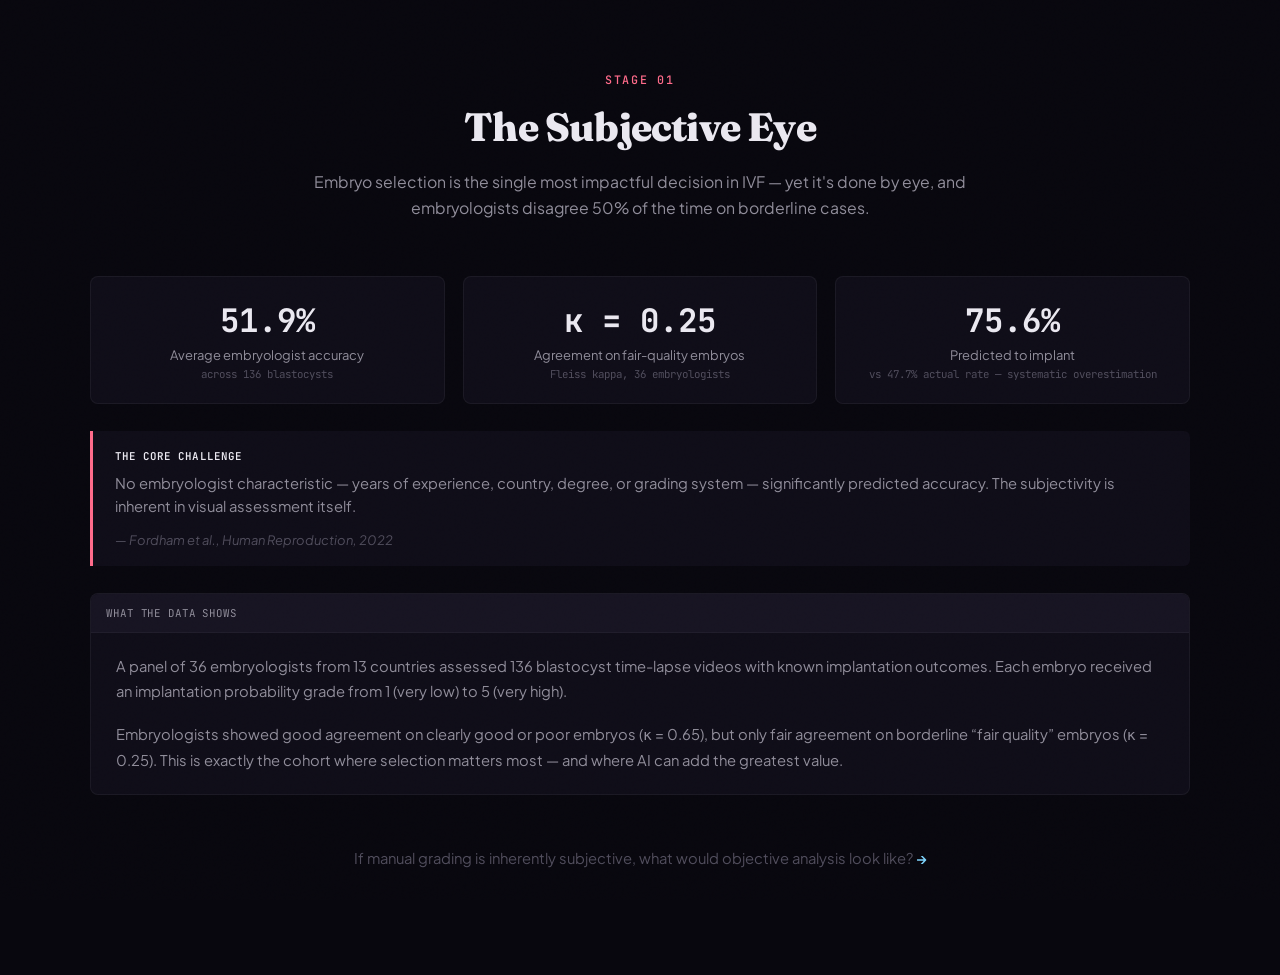
==== modules/01-the-problem.html @ 7168ed13 "Initial commit: Embryo Selection Journey Canvas — Bonna Algorithm demo" ====
<!DOCTYPE html>
<html lang="en">
<head>
  <meta charset="UTF-8" />
  <meta name="viewport" content="width=device-width, initial-scale=1.0" />
  <title>Journey Canvas — Stage 01: The Subjective Eye</title>
  <link rel="stylesheet" href="../styles/global.css" />
  <style>
    @keyframes fadeUp {
      from { opacity: 0; transform: translateY(20px); }
      to { opacity: 1; transform: translateY(0); }
    }

    .module-01 .intro .label {
      color: #ff6b8a;
      animation: fadeUp 0.8s var(--ease-out-expo) 0.2s forwards;
    }

    .module-01 .intro h1 {
      animation: fadeUp 0.8s var(--ease-out-expo) 0.35s forwards;
    }

    .module-01 .intro p {
      animation: fadeUp 0.8s var(--ease-out-expo) 0.5s forwards;
    }

    .module-01 .content {
      animation: none;
      opacity: 1;
    }

    .module-01 .content > * {
      opacity: 0;
      animation: fadeUp 0.75s var(--ease-out-expo) forwards;
    }

    .module-01 .content > *:nth-child(1) { animation-delay: 0.65s; }
    .module-01 .content > *:nth-child(2) { animation-delay: 0.85s; }
    .module-01 .content > *:nth-child(3) { animation-delay: 1.05s; }

    .module-01 .teaser {
      animation: fadeUp 0.8s var(--ease-out-expo) 1.35s forwards;
    }

    .module-01 .insight-box {
      border-left-color: #ff6b8a;
    }

    .module-01 .insight-cite {
      display: block;
      margin-top: 0.75rem;
      font-size: 0.72rem;
      color: var(--text-muted);
      font-style: italic;
    }

    .running-example {
      width: 100%;
      max-width: 1100px;
      margin-bottom: 2rem;
      background: var(--bg-surface);
      border: 1px solid rgba(155, 125, 255, 0.2);
      border-radius: 8px;
      overflow: hidden;
      opacity: 0;
      animation: fadeUp 0.8s var(--ease-out-expo) 0.55s forwards;
    }
    .re-header {
      display: flex;
      align-items: center;
      gap: 1rem;
      padding: 0.8rem 1rem;
      background: var(--bg-elevated);
      border-bottom: 1px solid rgba(255,255,255,0.04);
    }
    .re-thumb {
      width: 48px;
      height: 48px;
      border-radius: 50%;
      object-fit: cover;
      border: 2px solid rgba(155, 125, 255, 0.3);
    }
    .re-meta {
      display: flex;
      flex-direction: column;
      gap: 0.15rem;
    }
    .re-badge {
      font-family: var(--font-mono);
      font-size: 0.5rem;
      font-weight: 600;
      letter-spacing: 0.12em;
      text-transform: uppercase;
      color: #9B7DFF;
    }
    .re-id {
      font-size: 0.78rem;
      font-weight: 600;
      color: var(--text-primary);
    }
    .re-patient {
      font-family: var(--font-mono);
      font-size: 0.6rem;
      color: var(--text-muted);
    }
    .re-body {
      padding: 1rem 1.2rem;
      font-size: 0.78rem;
      color: var(--text-secondary);
      line-height: 1.65;
    }
    .re-body strong { color: var(--text-primary); font-weight: 600; }
    .re-body code {
      font-family: var(--font-mono);
      font-size: 0.7rem;
      background: var(--bg-elevated);
      padding: 0.1rem 0.35rem;
      border-radius: 3px;
    }
  </style>
</head>
<body style="overflow-y: auto; padding-bottom: 80px;">
  <div class="module-container module-01">
    <header class="intro">
      <div class="label">STAGE 01</div>
      <h1>The Subjective Eye</h1>
      <p>
        Embryo selection is the single most impactful decision in IVF — yet it's done by eye, and embryologists disagree 50% of the time on borderline cases.
      </p>
    </header>

    <main class="content">
      <div class="stat-grid">
        <div class="stat-card">
          <div class="stat-value">51.9%</div>
          <div class="stat-label">Average embryologist accuracy</div>
          <div class="stat-sub">across 136 blastocysts</div>
        </div>
        <div class="stat-card">
          <div class="stat-value">κ = 0.25</div>
          <div class="stat-label">Agreement on fair-quality embryos</div>
          <div class="stat-sub">Fleiss kappa, 36 embryologists</div>
        </div>
        <div class="stat-card">
          <div class="stat-value">75.6%</div>
          <div class="stat-label">Predicted to implant</div>
          <div class="stat-sub">vs 47.7% actual rate — systematic overestimation</div>
        </div>
      </div>

      <aside class="insight-box">
        <div class="insight-title">THE CORE CHALLENGE</div>
        <p>
          No embryologist characteristic — years of experience, country, degree, or grading system — significantly predicted accuracy. The subjectivity is inherent in visual assessment itself.
        </p>
        <span class="insight-cite">— Fordham et al., Human Reproduction, 2022</span>
      </aside>

      <article class="card">
        <div class="card-header">WHAT THE DATA SHOWS</div>
        <div class="card-body">
          <p style="font-size: 0.82rem; color: var(--text-secondary); line-height: 1.7; margin-bottom: 1rem;">
            A panel of 36 embryologists from 13 countries assessed 136 blastocyst time-lapse videos with known implantation outcomes. Each embryo received an implantation probability grade from 1 (very low) to 5 (very high).
          </p>
          <p style="font-size: 0.82rem; color: var(--text-secondary); line-height: 1.7; margin-bottom: 0;">
            Embryologists showed good agreement on clearly good or poor embryos (κ = 0.65), but only fair agreement on borderline &ldquo;fair quality&rdquo; embryos (κ = 0.25). This is exactly the cohort where selection matters most — and where AI can add the greatest value.
          </p>
        </div>
      </article>
    </main>

    <p class="teaser">
      If manual grading is inherently subjective, what would objective analysis look like?
      <span style="color: #7dd3fc;">→</span>
    </p>
  </div>
</body>
</html>
---- styles/global.css ----
/* ============================================
   EMBRYO SELECTION JOURNEY — GLOBAL DESIGN TOKENS
   Rhea Labs / Rhea Fertility brand-tinted dark theme
   ============================================ */

@import url('https://fonts.googleapis.com/css2?family=Fraunces:opsz,wght@9..144,300;9..144,400;9..144,500;9..144,600;9..144,700;9..144,800&family=Plus+Jakarta+Sans:wght@300;400;500;600;700&family=JetBrains+Mono:wght@300;400;500;700&display=swap');

:root {
  /* ── Backgrounds — purple-tinted medical dark ── */
  --bg-deep:     #08070E;
  --bg-surface:  #0F0D18;
  --bg-elevated: #171422;
  --bg-hover:    #1E1A2D;

  /* ── Text ── */
  --text-primary:   #EAE8F0;
  --text-secondary: #908D9A;
  --text-muted:     #504D5C;

  /* ── Brand accent — Rhea purple ── */
  --accent: #9B7DFF;
  --accent-glow: rgba(155, 125, 255, 0.25);

  /* ── Stage colors — medical / biology palette ── */
  --layer-1: #FF6B8A;  /* The Problem — warm red */
  --layer-2: #7DD3FC;  /* Doodle segmentation — cool blue */
  --layer-3: #9B7DFF;  /* Architecture — brand purple */
  --layer-4: #4ADE80;  /* Performance — green */
  --layer-5: #FBBF24;  /* Confidence — amber */
  --layer-6: #22D3EE;  /* Pipeline — cyan */
  --layer-7: #F472B6;  /* Clinical — rose */

  /* ── Stage glows ── */
  --glow-1: rgba(255, 107, 138, 0.15);
  --glow-2: rgba(125, 211, 252, 0.15);
  --glow-3: rgba(155, 125, 255, 0.15);
  --glow-4: rgba(74, 222, 128, 0.15);
  --glow-5: rgba(251, 191, 36, 0.15);
  --glow-6: rgba(34, 211, 238, 0.15);
  --glow-7: rgba(244, 114, 182, 0.15);

  /* ── Typography ── */
  --font-display: 'Fraunces', Georgia, serif;
  --font-body:    'Plus Jakarta Sans', system-ui, sans-serif;
  --font-mono:    'JetBrains Mono', monospace;

  /* ── Layout ── */
  --timeline-height: 72px;

  /* ── Motion ── */
  --ease-out-expo: cubic-bezier(0.16, 1, 0.3, 1);
}

html {
  font-size: 18px;
}

*, *::before, *::after {
  margin: 0;
  padding: 0;
  box-sizing: border-box;
}

html, body {
  background: var(--bg-deep);
  color: var(--text-primary);
  font-family: var(--font-body);
  -webkit-font-smoothing: antialiased;
  height: 100%;
  width: 100%;
}

::selection {
  background-color: rgba(155, 125, 255, 0.3);
  color: white;
}

body::before {
  content: '';
  position: fixed;
  inset: 0;
  background-image: url("data:image/svg+xml,%3Csvg viewBox='0 0 400 400' xmlns='http://www.w3.org/2000/svg'%3E%3Cfilter id='noiseFilter'%3E%3CfeTurbulence type='fractalNoise' baseFrequency='0.9' numOctaves='4' stitchTiles='stitch'/%3E%3C/filter%3E%3Crect width='100%25' height='100%25' filter='url(%23noiseFilter)'/%3E%3C/svg%3E");
  opacity: 0.03;
  pointer-events: none;
  mix-blend-mode: overlay;
  z-index: 9999;
}

.module-container {
  width: 100%;
  min-height: 100%;
  display: flex;
  flex-direction: column;
  align-items: center;
  padding: 4rem 2rem 6rem;
  position: relative;
}

.intro {
  text-align: center;
  max-width: 720px;
  margin-bottom: 3rem;
}

.label {
  font-family: var(--font-mono);
  font-size: 0.65rem;
  font-weight: 500;
  letter-spacing: 0.15em;
  text-transform: uppercase;
  margin-bottom: 0.75rem;
  opacity: 0;
  animation: fadeUp 0.8s var(--ease-out-expo) 0.2s forwards;
}

.intro h1 {
  font-family: var(--font-display);
  font-size: 2.2rem;
  font-weight: 800;
  letter-spacing: -0.02em;
  margin-bottom: 1rem;
  opacity: 0;
  animation: fadeUp 0.8s var(--ease-out-expo) 0.4s forwards;
}

.intro p {
  font-size: 0.88rem;
  color: var(--text-secondary);
  line-height: 1.7;
  opacity: 0;
  animation: fadeUp 0.8s var(--ease-out-expo) 0.6s forwards;
}

.content {
  width: 100%;
  max-width: 1100px;
  opacity: 0;
  animation: fadeUp 0.8s var(--ease-out-expo) 0.8s forwards;
}

.card {
  background: var(--bg-surface);
  border: 1px solid rgba(255, 255, 255, 0.05);
  border-radius: 8px;
  overflow: hidden;
}

.card-header {
  padding: 0.65rem 0.85rem;
  background: var(--bg-elevated);
  border-bottom: 1px solid rgba(255, 255, 255, 0.04);
  font-family: var(--font-mono);
  font-size: 0.6rem;
  letter-spacing: 0.08em;
  text-transform: uppercase;
  color: var(--text-secondary);
}

.card-body {
  padding: 1.2rem 1.4rem;
}

.stat-grid {
  display: grid;
  grid-template-columns: repeat(auto-fit, minmax(200px, 1fr));
  gap: 1rem;
}

.stat-card {
  background: var(--bg-surface);
  border: 1px solid rgba(255, 255, 255, 0.05);
  border-radius: 8px;
  padding: 1.2rem;
  text-align: center;
}

.stat-value {
  font-family: var(--font-mono);
  font-size: 1.8rem;
  font-weight: 700;
  margin-bottom: 0.3rem;
}

.stat-label {
  font-size: 0.72rem;
  color: var(--text-secondary);
}

.stat-sub {
  font-family: var(--font-mono);
  font-size: 0.6rem;
  color: var(--text-muted);
  margin-top: 0.2rem;
}

.image-frame {
  background: var(--bg-surface);
  border: 1px solid rgba(255, 255, 255, 0.06);
  border-radius: 8px;
  overflow: hidden;
  display: flex;
  align-items: center;
  justify-content: center;
}

.image-frame img {
  width: 100%;
  height: auto;
  display: block;
}

.image-caption {
  font-family: var(--font-mono);
  font-size: 0.6rem;
  color: var(--text-muted);
  text-align: center;
  padding: 0.6rem 0.8rem;
  background: var(--bg-elevated);
  letter-spacing: 0.04em;
}

.teaser {
  margin-top: 3rem;
  text-align: center;
  font-size: 0.82rem;
  color: var(--text-muted);
  opacity: 0;
  animation: fadeUp 0.8s var(--ease-out-expo) 1.6s forwards;
}

.teaser span {
  font-weight: 600;
}

.split {
  display: grid;
  grid-template-columns: 1fr 1fr;
  gap: 1.5rem;
  align-items: start;
}

.insight-box {
  border-left: 3px solid;
  padding: 1rem 1.2rem;
  background: var(--bg-surface);
  border-radius: 0 6px 6px 0;
  margin: 1.5rem 0;
}

.insight-box p {
  font-size: 0.82rem;
  color: var(--text-secondary);
  line-height: 1.6;
}

.insight-box .insight-title {
  font-family: var(--font-mono);
  font-size: 0.6rem;
  font-weight: 600;
  letter-spacing: 0.1em;
  text-transform: uppercase;
  margin-bottom: 0.5rem;
}

@keyframes fadeUp {
  from { opacity: 0; transform: translateY(20px); }
  to   { opacity: 1; transform: translateY(0); }
}

@keyframes countUp {
  from { opacity: 0; }
  to   { opacity: 1; }
}

::-webkit-scrollbar { width: 6px; }
::-webkit-scrollbar-track { background: transparent; }
::-webkit-scrollbar-thumb { background: var(--text-muted); border-radius: 3px; }
::-webkit-scrollbar-thumb:hover { background: var(--text-secondary); }
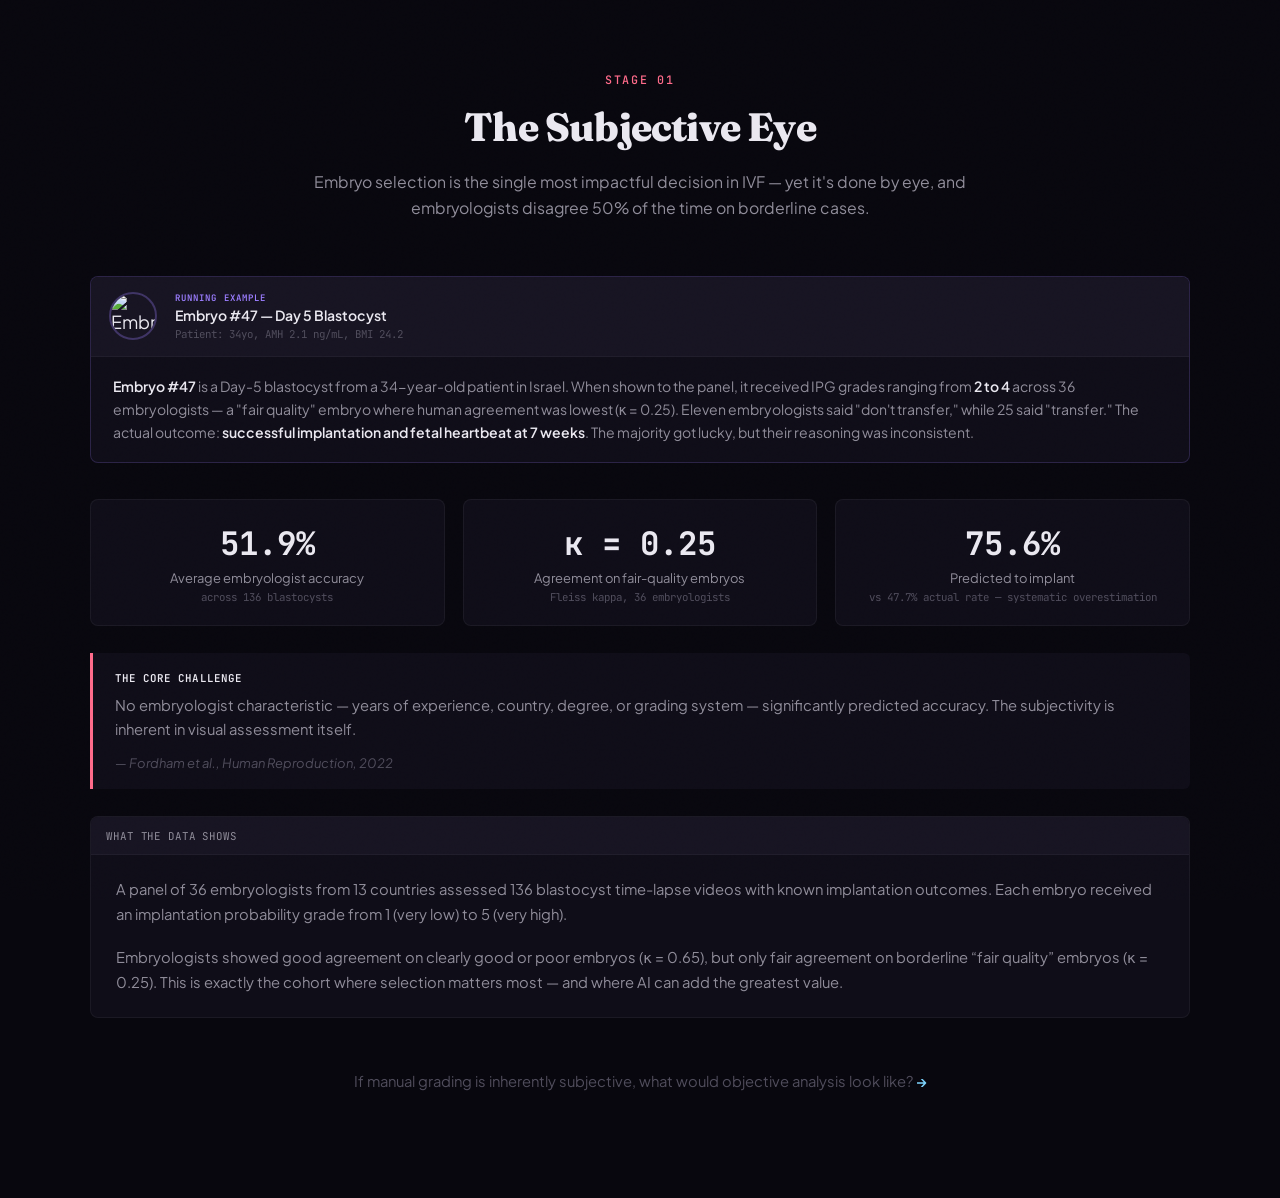
==== commit 650fa257: "Add running example: trace Embryo #47 through all 7 stages Each module now includes a persistent "Ru" ====
--- a/modules/01-the-problem.html
+++ b/modules/01-the-problem.html
@@ -129,6 +129,20 @@
       </p>
     </header>
 
+    <div class="running-example">
+      <div class="re-header">
+        <img src="../assets/embryo-timelapse.gif" alt="Embryo #47" class="re-thumb">
+        <div class="re-meta">
+          <span class="re-badge">RUNNING EXAMPLE</span>
+          <span class="re-id">Embryo #47 — Day 5 Blastocyst</span>
+          <span class="re-patient">Patient: 34yo, AMH 2.1 ng/mL, BMI 24.2</span>
+        </div>
+      </div>
+      <div class="re-body">
+        <p><strong>Embryo #47</strong> is a Day-5 blastocyst from a 34-year-old patient in Israel. When shown to the panel, it received IPG grades ranging from <strong>2 to 4</strong> across 36 embryologists — a "fair quality" embryo where human agreement was lowest (κ = 0.25). Eleven embryologists said "don't transfer," while 25 said "transfer." The actual outcome: <strong>successful implantation and fetal heartbeat at 7 weeks</strong>. The majority got lucky, but their reasoning was inconsistent.</p>
+      </div>
+    </div>
+
     <main class="content">
       <div class="stat-grid">
         <div class="stat-card">
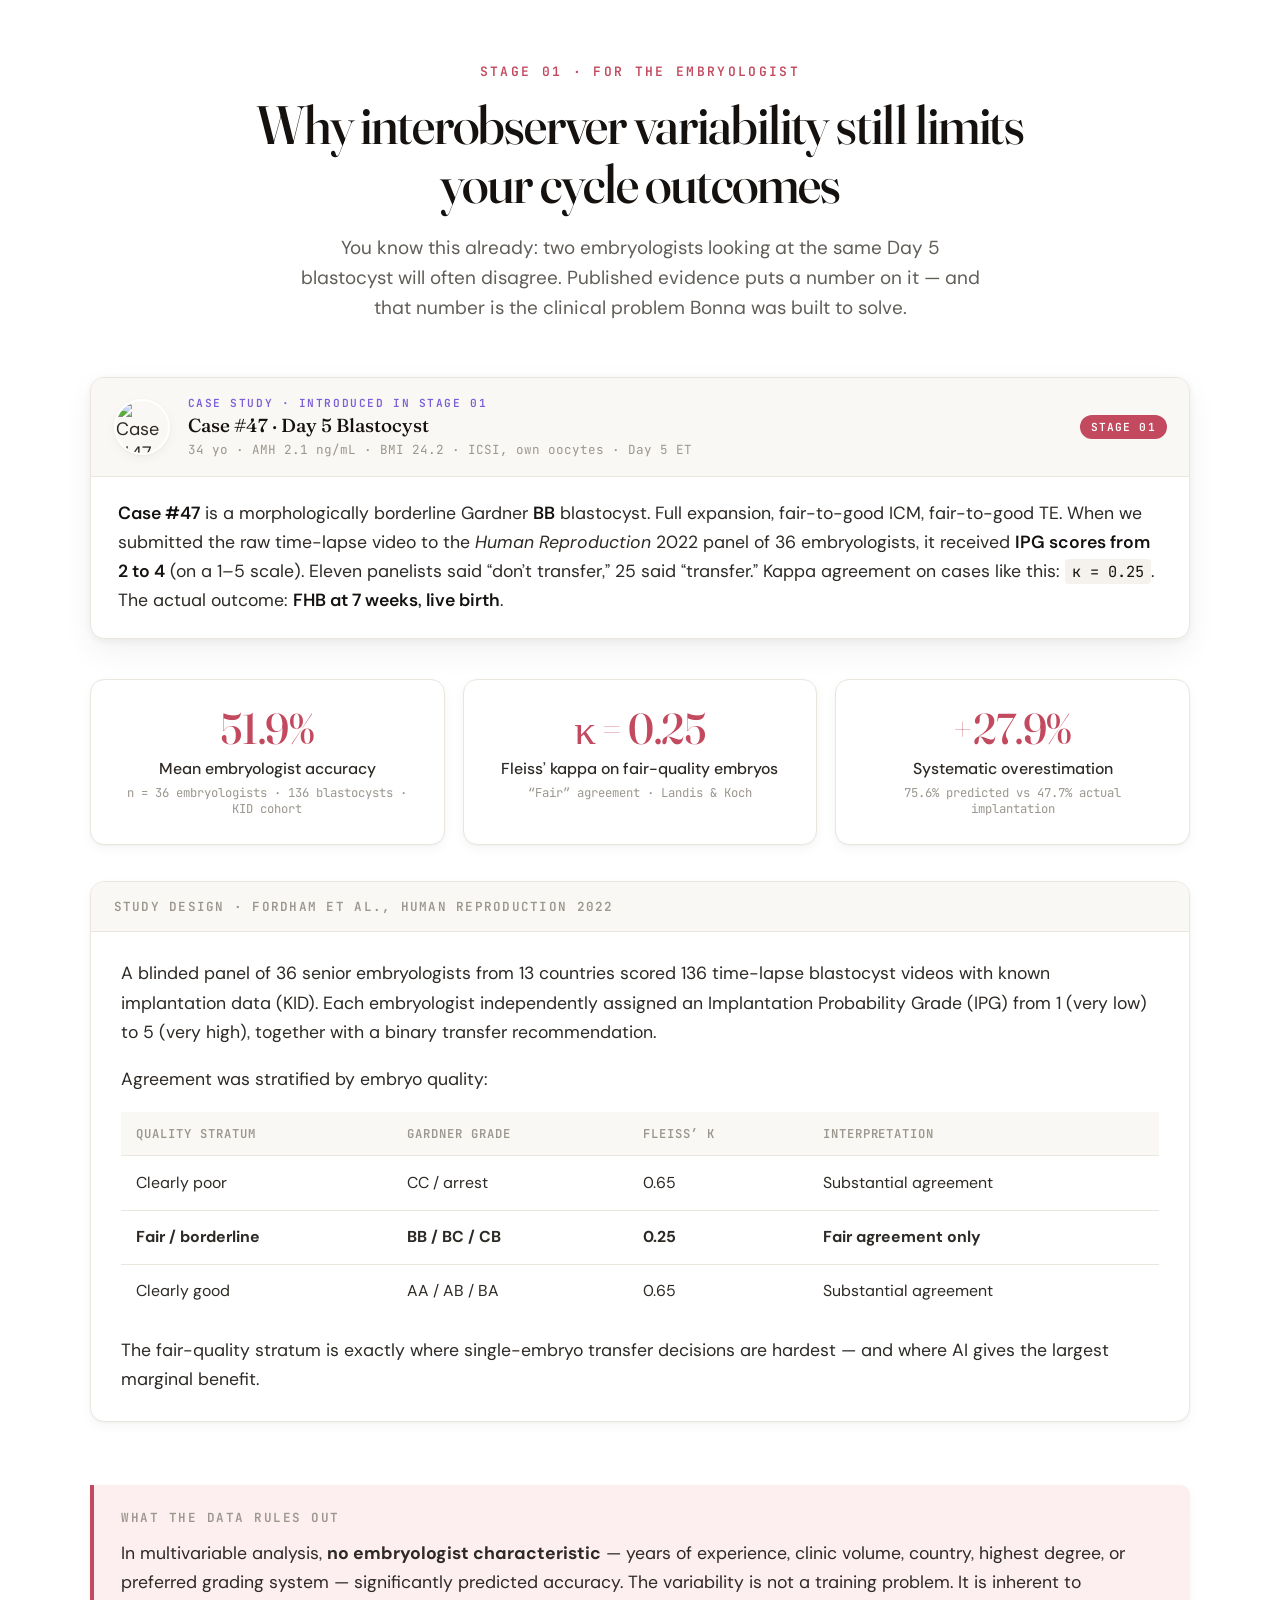
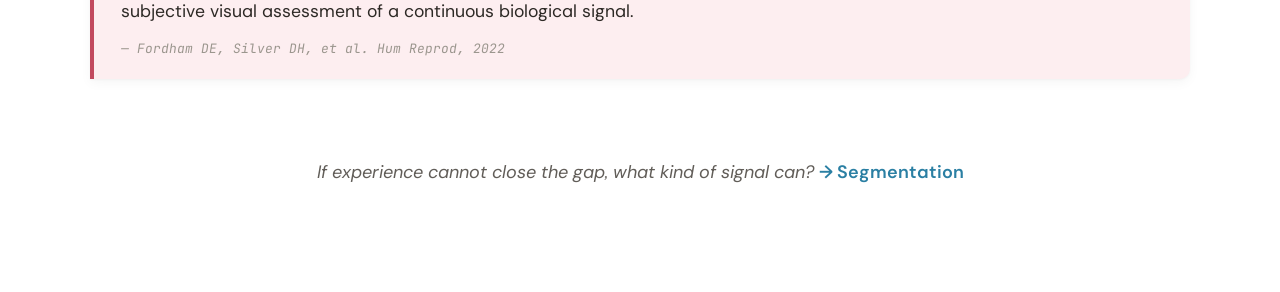
==== commit f97da2c2: "Rebrand as Rhea Labs (part of Rhea/GenPrime) with clinician-focused rewrite Shift the whole journey " ====
--- a/modules/01-the-problem.html
+++ b/modules/01-the-problem.html
@@ -3,189 +3,107 @@
 <head>
   <meta charset="UTF-8" />
   <meta name="viewport" content="width=device-width, initial-scale=1.0" />
-  <title>Journey Canvas — Stage 01: The Subjective Eye</title>
+  <title>Stage 01 — The Clinical Problem</title>
   <link rel="stylesheet" href="../styles/global.css" />
   <style>
-    @keyframes fadeUp {
-      from { opacity: 0; transform: translateY(20px); }
-      to { opacity: 1; transform: translateY(0); }
-    }
+    body { overflow-y: auto; padding-bottom: 80px; }
 
-    .module-01 .intro .label {
-      color: #ff6b8a;
-      animation: fadeUp 0.8s var(--ease-out-expo) 0.2s forwards;
-    }
+    .module-01 .intro .label { color: var(--stage-1); }
+    .module-01 .content { opacity: 1; animation: none; display: flex; flex-direction: column; gap: 2rem; }
+    .module-01 .content > * { opacity: 0; animation: fadeUp 0.75s var(--ease-out-expo) forwards; }
+    .module-01 .content > *:nth-child(1) { animation-delay: 0.7s; }
+    .module-01 .content > *:nth-child(2) { animation-delay: 0.9s; }
+    .module-01 .content > *:nth-child(3) { animation-delay: 1.1s; }
+    .module-01 .content > *:nth-child(4) { animation-delay: 1.3s; }
 
-    .module-01 .intro h1 {
-      animation: fadeUp 0.8s var(--ease-out-expo) 0.35s forwards;
-    }
+    .module-01 .insight-box { border-left-color: var(--stage-1); background: var(--stage-1-tint); }
+    .module-01 .stat-value { color: var(--stage-1); }
+    .module-01 .case-stage-tag { background: var(--stage-1); }
 
-    .module-01 .intro p {
-      animation: fadeUp 0.8s var(--ease-out-expo) 0.5s forwards;
-    }
-
-    .module-01 .content {
-      animation: none;
-      opacity: 1;
-    }
-
-    .module-01 .content > * {
-      opacity: 0;
-      animation: fadeUp 0.75s var(--ease-out-expo) forwards;
-    }
-
-    .module-01 .content > *:nth-child(1) { animation-delay: 0.65s; }
-    .module-01 .content > *:nth-child(2) { animation-delay: 0.85s; }
-    .module-01 .content > *:nth-child(3) { animation-delay: 1.05s; }
-
-    .module-01 .teaser {
-      animation: fadeUp 0.8s var(--ease-out-expo) 1.35s forwards;
-    }
-
-    .module-01 .insight-box {
-      border-left-color: #ff6b8a;
-    }
-
-    .module-01 .insight-cite {
+    .insight-cite {
       display: block;
       margin-top: 0.75rem;
+      font-family: var(--font-mono);
       font-size: 0.72rem;
       color: var(--text-muted);
       font-style: italic;
     }
-
-    .running-example {
-      width: 100%;
-      max-width: 1100px;
-      margin-bottom: 2rem;
-      background: var(--bg-surface);
-      border: 1px solid rgba(155, 125, 255, 0.2);
-      border-radius: 8px;
-      overflow: hidden;
-      opacity: 0;
-      animation: fadeUp 0.8s var(--ease-out-expo) 0.55s forwards;
-    }
-    .re-header {
-      display: flex;
-      align-items: center;
-      gap: 1rem;
-      padding: 0.8rem 1rem;
-      background: var(--bg-elevated);
-      border-bottom: 1px solid rgba(255,255,255,0.04);
-    }
-    .re-thumb {
-      width: 48px;
-      height: 48px;
-      border-radius: 50%;
-      object-fit: cover;
-      border: 2px solid rgba(155, 125, 255, 0.3);
-    }
-    .re-meta {
-      display: flex;
-      flex-direction: column;
-      gap: 0.15rem;
-    }
-    .re-badge {
-      font-family: var(--font-mono);
-      font-size: 0.5rem;
-      font-weight: 600;
-      letter-spacing: 0.12em;
-      text-transform: uppercase;
-      color: #9B7DFF;
-    }
-    .re-id {
-      font-size: 0.78rem;
-      font-weight: 600;
-      color: var(--text-primary);
-    }
-    .re-patient {
-      font-family: var(--font-mono);
-      font-size: 0.6rem;
-      color: var(--text-muted);
-    }
-    .re-body {
-      padding: 1rem 1.2rem;
-      font-size: 0.78rem;
-      color: var(--text-secondary);
-      line-height: 1.65;
-    }
-    .re-body strong { color: var(--text-primary); font-weight: 600; }
-    .re-body code {
-      font-family: var(--font-mono);
-      font-size: 0.7rem;
-      background: var(--bg-elevated);
-      padding: 0.1rem 0.35rem;
-      border-radius: 3px;
-    }
   </style>
 </head>
-<body style="overflow-y: auto; padding-bottom: 80px;">
+<body>
   <div class="module-container module-01">
     <header class="intro">
-      <div class="label">STAGE 01</div>
-      <h1>The Subjective Eye</h1>
+      <div class="label">STAGE 01 &middot; FOR THE EMBRYOLOGIST</div>
+      <h1>Why interobserver variability still limits your cycle outcomes</h1>
       <p>
-        Embryo selection is the single most impactful decision in IVF — yet it's done by eye, and embryologists disagree 50% of the time on borderline cases.
+        You know this already: two embryologists looking at the same Day 5 blastocyst will often disagree. Published evidence puts a number on it &mdash; and that number is the clinical problem Bonna was built to solve.
       </p>
     </header>
 
-    <div class="running-example">
-      <div class="re-header">
-        <img src="../assets/embryo-timelapse.gif" alt="Embryo #47" class="re-thumb">
-        <div class="re-meta">
-          <span class="re-badge">RUNNING EXAMPLE</span>
-          <span class="re-id">Embryo #47 — Day 5 Blastocyst</span>
-          <span class="re-patient">Patient: 34yo, AMH 2.1 ng/mL, BMI 24.2</span>
+    <div class="case-panel">
+      <div class="case-header">
+        <img src="../assets/embryo-timelapse.gif" alt="Case #47" class="case-thumb">
+        <div class="case-meta">
+          <span class="case-badge">Case Study &middot; Introduced in Stage 01</span>
+          <span class="case-id">Case #47 &middot; Day 5 Blastocyst</span>
+          <span class="case-demo">34 yo &middot; AMH 2.1 ng/mL &middot; BMI 24.2 &middot; ICSI, own oocytes &middot; Day 5 ET</span>
         </div>
+        <span class="case-stage-tag">STAGE 01</span>
       </div>
-      <div class="re-body">
-        <p><strong>Embryo #47</strong> is a Day-5 blastocyst from a 34-year-old patient in Israel. When shown to the panel, it received IPG grades ranging from <strong>2 to 4</strong> across 36 embryologists — a "fair quality" embryo where human agreement was lowest (κ = 0.25). Eleven embryologists said "don't transfer," while 25 said "transfer." The actual outcome: <strong>successful implantation and fetal heartbeat at 7 weeks</strong>. The majority got lucky, but their reasoning was inconsistent.</p>
+      <div class="case-body">
+        <p><strong>Case #47</strong> is a morphologically borderline Gardner <strong>BB</strong> blastocyst. Full expansion, fair-to-good ICM, fair-to-good TE. When we submitted the raw time-lapse video to the <em>Human Reproduction</em> 2022 panel of 36 embryologists, it received <strong>IPG scores from 2 to 4</strong> (on a 1&ndash;5 scale). Eleven panelists said &ldquo;don&rsquo;t transfer,&rdquo; 25 said &ldquo;transfer.&rdquo; Kappa agreement on cases like this: <code>&kappa; = 0.25</code>. The actual outcome: <strong>FHB at 7 weeks, live birth</strong>.</p>
       </div>
     </div>
 
     <main class="content">
-      <div class="stat-grid">
+      <section class="stat-grid" aria-label="Published metrics on interobserver variability">
         <div class="stat-card">
           <div class="stat-value">51.9%</div>
-          <div class="stat-label">Average embryologist accuracy</div>
-          <div class="stat-sub">across 136 blastocysts</div>
+          <div class="stat-label">Mean embryologist accuracy</div>
+          <div class="stat-sub">n = 36 embryologists &middot; 136 blastocysts &middot; KID cohort</div>
         </div>
         <div class="stat-card">
-          <div class="stat-value">κ = 0.25</div>
-          <div class="stat-label">Agreement on fair-quality embryos</div>
-          <div class="stat-sub">Fleiss kappa, 36 embryologists</div>
+          <div class="stat-value">&kappa; = 0.25</div>
+          <div class="stat-label">Fleiss&rsquo; kappa on fair-quality embryos</div>
+          <div class="stat-sub">&ldquo;Fair&rdquo; agreement &middot; Landis &amp; Koch</div>
         </div>
         <div class="stat-card">
-          <div class="stat-value">75.6%</div>
-          <div class="stat-label">Predicted to implant</div>
-          <div class="stat-sub">vs 47.7% actual rate — systematic overestimation</div>
+          <div class="stat-value">+27.9%</div>
+          <div class="stat-label">Systematic overestimation</div>
+          <div class="stat-sub">75.6% predicted vs 47.7% actual implantation</div>
         </div>
-      </div>
+      </section>
+
+      <article class="card">
+        <div class="card-header">Study design &middot; Fordham et al., Human Reproduction 2022</div>
+        <div class="card-body">
+          <p style="margin-bottom: 1rem;">A blinded panel of 36 senior embryologists from 13 countries scored 136 time-lapse blastocyst videos with known implantation data (KID). Each embryologist independently assigned an Implantation Probability Grade (IPG) from 1 (very low) to 5 (very high), together with a binary transfer recommendation.</p>
+          <p style="margin-bottom: 1rem;">Agreement was stratified by embryo quality:</p>
+          <table class="clin-table">
+            <thead>
+              <tr><th>Quality stratum</th><th>Gardner grade</th><th>Fleiss&rsquo; &kappa;</th><th>Interpretation</th></tr>
+            </thead>
+            <tbody>
+              <tr><td>Clearly poor</td><td>CC / arrest</td><td>0.65</td><td>Substantial agreement</td></tr>
+              <tr><td><strong>Fair / borderline</strong></td><td><strong>BB / BC / CB</strong></td><td><strong>0.25</strong></td><td><strong>Fair agreement only</strong></td></tr>
+              <tr><td>Clearly good</td><td>AA / AB / BA</td><td>0.65</td><td>Substantial agreement</td></tr>
+            </tbody>
+          </table>
+          <p style="margin-top: 1rem; margin-bottom: 0;">The fair-quality stratum is exactly where single-embryo transfer decisions are hardest &mdash; and where AI gives the largest marginal benefit.</p>
+        </div>
+      </article>
 
       <aside class="insight-box">
-        <div class="insight-title">THE CORE CHALLENGE</div>
+        <p class="insight-title">WHAT THE DATA RULES OUT</p>
         <p>
-          No embryologist characteristic — years of experience, country, degree, or grading system — significantly predicted accuracy. The subjectivity is inherent in visual assessment itself.
+          In multivariable analysis, <strong>no embryologist characteristic</strong> &mdash; years of experience, clinic volume, country, highest degree, or preferred grading system &mdash; significantly predicted accuracy. The variability is not a training problem. It is inherent to subjective visual assessment of a continuous biological signal.
         </p>
-        <span class="insight-cite">— Fordham et al., Human Reproduction, 2022</span>
+        <span class="insight-cite">&mdash; Fordham DE, Silver DH, et al. <em>Hum Reprod</em>, 2022</span>
       </aside>
-
-      <article class="card">
-        <div class="card-header">WHAT THE DATA SHOWS</div>
-        <div class="card-body">
-          <p style="font-size: 0.82rem; color: var(--text-secondary); line-height: 1.7; margin-bottom: 1rem;">
-            A panel of 36 embryologists from 13 countries assessed 136 blastocyst time-lapse videos with known implantation outcomes. Each embryo received an implantation probability grade from 1 (very low) to 5 (very high).
-          </p>
-          <p style="font-size: 0.82rem; color: var(--text-secondary); line-height: 1.7; margin-bottom: 0;">
-            Embryologists showed good agreement on clearly good or poor embryos (κ = 0.65), but only fair agreement on borderline &ldquo;fair quality&rdquo; embryos (κ = 0.25). This is exactly the cohort where selection matters most — and where AI can add the greatest value.
-          </p>
-        </div>
-      </article>
     </main>
 
     <p class="teaser">
-      If manual grading is inherently subjective, what would objective analysis look like?
-      <span style="color: #7dd3fc;">→</span>
+      If experience cannot close the gap, what kind of signal can? <span style="color: var(--stage-2);">&rarr; Segmentation</span>
     </p>
   </div>
 </body>
--- a/styles/global.css
+++ b/styles/global.css
@@ -1,58 +1,82 @@
-/* ============================================
+/* ============================================================
    EMBRYO SELECTION JOURNEY — GLOBAL DESIGN TOKENS
-   Rhea Labs / Rhea Fertility brand-tinted dark theme
-   ============================================ */
-
-@import url('https://fonts.googleapis.com/css2?family=Fraunces:opsz,wght@9..144,300;9..144,400;9..144,500;9..144,600;9..144,700;9..144,800&family=Plus+Jakarta+Sans:wght@300;400;500;600;700&family=JetBrains+Mono:wght@300;400;500;700&display=swap');
+   Rhea Labs (part of the Rhea / GenPrime family)
+   Brand: GenPrime-inspired light theme
+   Audience: Embryologists and reproductive medicine clinicians
+   ============================================================ */
+
+@import url('https://fonts.googleapis.com/css2?family=Fraunces:opsz,wght@9..144,300;9..144,400;9..144,500;9..144,600;9..144,700;9..144,800&family=DM+Sans:opsz,wght@9..40,300;9..40,400;9..40,500;9..40,600;9..40,700&family=JetBrains+Mono:wght@300;400;500;600&display=swap');
 
 :root {
-  /* ── Backgrounds — purple-tinted medical dark ── */
-  --bg-deep:     #08070E;
-  --bg-surface:  #0F0D18;
-  --bg-elevated: #171422;
-  --bg-hover:    #1E1A2D;
-
-  /* ── Text ── */
-  --text-primary:   #EAE8F0;
-  --text-secondary: #908D9A;
-  --text-muted:     #504D5C;
-
-  /* ── Brand accent — Rhea purple ── */
-  --accent: #9B7DFF;
-  --accent-glow: rgba(155, 125, 255, 0.25);
-
-  /* ── Stage colors — medical / biology palette ── */
-  --layer-1: #FF6B8A;  /* The Problem — warm red */
-  --layer-2: #7DD3FC;  /* Doodle segmentation — cool blue */
-  --layer-3: #9B7DFF;  /* Architecture — brand purple */
-  --layer-4: #4ADE80;  /* Performance — green */
-  --layer-5: #FBBF24;  /* Confidence — amber */
-  --layer-6: #22D3EE;  /* Pipeline — cyan */
-  --layer-7: #F472B6;  /* Clinical — rose */
-
-  /* ── Stage glows ── */
-  --glow-1: rgba(255, 107, 138, 0.15);
-  --glow-2: rgba(125, 211, 252, 0.15);
-  --glow-3: rgba(155, 125, 255, 0.15);
-  --glow-4: rgba(74, 222, 128, 0.15);
-  --glow-5: rgba(251, 191, 36, 0.15);
-  --glow-6: rgba(34, 211, 238, 0.15);
-  --glow-7: rgba(244, 114, 182, 0.15);
+  /* ── Backgrounds — warm clinical white ── */
+  --bg-primary:    #FFFFFF;          /* page background */
+  --bg-cream:      #FAF8F4;          /* warm secondary surface */
+  --bg-lavender:   #F3EBFC;          /* GenPrime top-banner accent */
+  --bg-lavender-2: #E8DDFB;          /* stronger lavender */
+  --bg-elevated:   #FFFFFF;          /* cards (white with shadow) */
+  --bg-sunken:     #F5F2ED;          /* sunken regions */
+
+  /* ── Borders ── */
+  --border-soft:   #EAE5DD;          /* warm hairline */
+  --border-medium: #D9D3C8;
+  --border-accent: #D9C8F5;          /* lavender border */
+
+  /* ── Text — warm near-black ── */
+  --text-primary:    #14110F;        /* headlines */
+  --text-body:       #2D2925;        /* body copy */
+  --text-secondary:  #615D58;        /* supporting */
+  --text-muted:      #9B968E;        /* labels / captions */
+  --text-on-dark:    #FFFFFF;
+
+  /* ── Brand colors ── */
+  --rhea-purple:       #7C5FD8;      /* Rhea brand purple */
+  --rhea-purple-deep:  #5F44B8;
+  --rhea-purple-soft:  #E8DDFB;
+  --genprime-black:    #14110F;      /* GenPrime CTA black */
+
+  /* ── Stage colors — warm clinical palette ── */
+  --stage-1: #C2495E;   /* Subjective Eye — clinical red */
+  --stage-2: #2A7FA3;   /* DoodleP2P — teal blue */
+  --stage-3: #7C5FD8;   /* Architecture — Rhea purple */
+  --stage-4: #5B8A3F;   /* Performance — forest green */
+  --stage-5: #B8841F;   /* Confidence — warm amber */
+  --stage-6: #3A7A9C;   /* Pipeline — deep teal */
+  --stage-7: #B85A7F;   /* Clinical — warm rose */
+
+  /* ── Stage surface tints ── */
+  --stage-1-tint: #FDEEF0;
+  --stage-2-tint: #E8F2F8;
+  --stage-3-tint: #F0E9FA;
+  --stage-4-tint: #EDF3E6;
+  --stage-5-tint: #F8EFD8;
+  --stage-6-tint: #E6EFF5;
+  --stage-7-tint: #F9E8EE;
 
   /* ── Typography ── */
-  --font-display: 'Fraunces', Georgia, serif;
-  --font-body:    'Plus Jakarta Sans', system-ui, sans-serif;
-  --font-mono:    'JetBrains Mono', monospace;
+  --font-serif:   'Fraunces', Georgia, 'Times New Roman', serif;
+  --font-sans:    'DM Sans', system-ui, -apple-system, 'Helvetica Neue', Arial, sans-serif;
+  --font-mono:    'JetBrains Mono', 'SF Mono', Consolas, monospace;
 
   /* ── Layout ── */
-  --timeline-height: 72px;
+  --header-height:   68px;
+  --timeline-height: 80px;
+  --content-max:     1100px;
 
   /* ── Motion ── */
   --ease-out-expo: cubic-bezier(0.16, 1, 0.3, 1);
+
+  /* ── Shadow ── */
+  --shadow-soft:    0 1px 3px rgba(20, 17, 15, 0.04), 0 4px 12px rgba(20, 17, 15, 0.04);
+  --shadow-medium:  0 2px 8px rgba(20, 17, 15, 0.06), 0 12px 32px rgba(20, 17, 15, 0.06);
+  --shadow-strong:  0 4px 16px rgba(20, 17, 15, 0.08), 0 24px 48px rgba(20, 17, 15, 0.08);
 }
 
 html {
-  font-size: 18px;
+  font-size: 17px;
+}
+
+@media (min-width: 1280px) {
+  html { font-size: 18px; }
 }
 
 *, *::before, *::after {
@@ -62,145 +86,162 @@
 }
 
 html, body {
-  background: var(--bg-deep);
+  background: var(--bg-primary);
+  color: var(--text-body);
+  font-family: var(--font-sans);
+  -webkit-font-smoothing: antialiased;
+  -moz-osx-font-smoothing: grayscale;
+  height: 100%;
+  width: 100%;
+  font-feature-settings: "ss01", "ss02", "cv11";
+}
+
+::selection {
+  background-color: var(--bg-lavender-2);
   color: var(--text-primary);
-  font-family: var(--font-body);
-  -webkit-font-smoothing: antialiased;
-  height: 100%;
-  width: 100%;
-}
-
-::selection {
-  background-color: rgba(155, 125, 255, 0.3);
-  color: white;
-}
-
-body::before {
-  content: '';
-  position: fixed;
-  inset: 0;
-  background-image: url("data:image/svg+xml,%3Csvg viewBox='0 0 400 400' xmlns='http://www.w3.org/2000/svg'%3E%3Cfilter id='noiseFilter'%3E%3CfeTurbulence type='fractalNoise' baseFrequency='0.9' numOctaves='4' stitchTiles='stitch'/%3E%3C/filter%3E%3Crect width='100%25' height='100%25' filter='url(%23noiseFilter)'/%3E%3C/svg%3E");
-  opacity: 0.03;
-  pointer-events: none;
-  mix-blend-mode: overlay;
-  z-index: 9999;
-}
-
+}
+
+/* ── Module container ── */
 .module-container {
   width: 100%;
   min-height: 100%;
   display: flex;
   flex-direction: column;
   align-items: center;
-  padding: 4rem 2rem 6rem;
+  padding: 3.5rem 2rem 6rem;
   position: relative;
-}
-
+  background: var(--bg-primary);
+}
+
+/* ── Intro / hero ── */
 .intro {
   text-align: center;
-  max-width: 720px;
+  max-width: 820px;
   margin-bottom: 3rem;
 }
 
 .label {
   font-family: var(--font-mono);
-  font-size: 0.65rem;
-  font-weight: 500;
-  letter-spacing: 0.15em;
-  text-transform: uppercase;
-  margin-bottom: 0.75rem;
+  font-size: 0.72rem;
+  font-weight: 600;
+  letter-spacing: 0.18em;
+  text-transform: uppercase;
+  margin-bottom: 0.9rem;
   opacity: 0;
   animation: fadeUp 0.8s var(--ease-out-expo) 0.2s forwards;
 }
 
 .intro h1 {
-  font-family: var(--font-display);
-  font-size: 2.2rem;
-  font-weight: 800;
+  font-family: var(--font-serif);
+  font-size: 3rem;
+  font-weight: 500;
+  font-variation-settings: "opsz" 144;
+  color: var(--text-primary);
   letter-spacing: -0.02em;
-  margin-bottom: 1rem;
+  line-height: 1.08;
+  margin-bottom: 1.1rem;
   opacity: 0;
   animation: fadeUp 0.8s var(--ease-out-expo) 0.4s forwards;
 }
 
 .intro p {
-  font-size: 0.88rem;
+  font-family: var(--font-sans);
+  font-size: 1.05rem;
   color: var(--text-secondary);
-  line-height: 1.7;
+  line-height: 1.6;
+  max-width: 680px;
+  margin: 0 auto;
   opacity: 0;
   animation: fadeUp 0.8s var(--ease-out-expo) 0.6s forwards;
 }
 
 .content {
   width: 100%;
-  max-width: 1100px;
+  max-width: var(--content-max);
   opacity: 0;
   animation: fadeUp 0.8s var(--ease-out-expo) 0.8s forwards;
 }
 
+/* ── Cards ── */
 .card {
-  background: var(--bg-surface);
-  border: 1px solid rgba(255, 255, 255, 0.05);
-  border-radius: 8px;
+  background: var(--bg-elevated);
+  border: 1px solid var(--border-soft);
+  border-radius: 14px;
   overflow: hidden;
+  box-shadow: var(--shadow-soft);
 }
 
 .card-header {
-  padding: 0.65rem 0.85rem;
-  background: var(--bg-elevated);
-  border-bottom: 1px solid rgba(255, 255, 255, 0.04);
-  font-family: var(--font-mono);
-  font-size: 0.6rem;
-  letter-spacing: 0.08em;
-  text-transform: uppercase;
-  color: var(--text-secondary);
+  padding: 0.9rem 1.25rem;
+  background: var(--bg-cream);
+  border-bottom: 1px solid var(--border-soft);
+  font-family: var(--font-mono);
+  font-size: 0.7rem;
+  font-weight: 600;
+  letter-spacing: 0.1em;
+  text-transform: uppercase;
+  color: var(--text-muted);
 }
 
 .card-body {
-  padding: 1.2rem 1.4rem;
-}
-
+  padding: 1.5rem 1.65rem;
+  color: var(--text-body);
+  font-size: 0.98rem;
+  line-height: 1.65;
+}
+
+.card-body p { color: var(--text-body); font-size: 0.98rem; line-height: 1.65; }
+
+/* ── Stat grid ── */
 .stat-grid {
   display: grid;
-  grid-template-columns: repeat(auto-fit, minmax(200px, 1fr));
+  grid-template-columns: repeat(auto-fit, minmax(220px, 1fr));
   gap: 1rem;
 }
 
 .stat-card {
-  background: var(--bg-surface);
-  border: 1px solid rgba(255, 255, 255, 0.05);
-  border-radius: 8px;
-  padding: 1.2rem;
+  background: var(--bg-elevated);
+  border: 1px solid var(--border-soft);
+  border-radius: 14px;
+  padding: 1.5rem 1.25rem;
   text-align: center;
+  box-shadow: var(--shadow-soft);
 }
 
 .stat-value {
-  font-family: var(--font-mono);
-  font-size: 1.8rem;
-  font-weight: 700;
-  margin-bottom: 0.3rem;
+  font-family: var(--font-serif);
+  font-size: 2.4rem;
+  font-weight: 500;
+  font-variation-settings: "opsz" 144;
+  color: var(--text-primary);
+  margin-bottom: 0.4rem;
+  letter-spacing: -0.01em;
+  line-height: 1;
 }
 
 .stat-label {
-  font-size: 0.72rem;
-  color: var(--text-secondary);
+  font-family: var(--font-sans);
+  font-size: 0.88rem;
+  color: var(--text-body);
+  font-weight: 500;
 }
 
 .stat-sub {
   font-family: var(--font-mono);
-  font-size: 0.6rem;
-  color: var(--text-muted);
-  margin-top: 0.2rem;
-}
-
+  font-size: 0.68rem;
+  color: var(--text-muted);
+  margin-top: 0.35rem;
+}
+
+/* ── Image frames (for screenshots on light bg) ── */
 .image-frame {
-  background: var(--bg-surface);
-  border: 1px solid rgba(255, 255, 255, 0.06);
-  border-radius: 8px;
+  background: var(--bg-cream);
+  border: 1px solid var(--border-soft);
+  border-radius: 14px;
   overflow: hidden;
   display: flex;
-  align-items: center;
-  justify-content: center;
+  flex-direction: column;
+  box-shadow: var(--shadow-soft);
 }
 
 .image-frame img {
@@ -211,68 +252,236 @@
 
 .image-caption {
   font-family: var(--font-mono);
-  font-size: 0.6rem;
+  font-size: 0.7rem;
   color: var(--text-muted);
   text-align: center;
-  padding: 0.6rem 0.8rem;
+  padding: 0.8rem 1rem;
   background: var(--bg-elevated);
   letter-spacing: 0.04em;
-}
-
+  border-top: 1px solid var(--border-soft);
+}
+
+/* ── Teaser (between stage transitions) ── */
 .teaser {
   margin-top: 3rem;
   text-align: center;
-  font-size: 0.82rem;
-  color: var(--text-muted);
+  font-size: 1rem;
+  color: var(--text-secondary);
+  font-style: italic;
   opacity: 0;
   animation: fadeUp 0.8s var(--ease-out-expo) 1.6s forwards;
 }
 
 .teaser span {
   font-weight: 600;
-}
-
+  font-style: normal;
+}
+
+/* ── Split layout ── */
 .split {
   display: grid;
   grid-template-columns: 1fr 1fr;
-  gap: 1.5rem;
+  gap: 1.75rem;
   align-items: start;
 }
 
+@media (max-width: 768px) {
+  .split { grid-template-columns: 1fr; }
+}
+
+/* ── Insight / pull-quote box ── */
 .insight-box {
-  border-left: 3px solid;
-  padding: 1rem 1.2rem;
-  background: var(--bg-surface);
-  border-radius: 0 6px 6px 0;
+  border-left: 4px solid;
+  padding: 1.25rem 1.5rem;
+  background: var(--bg-cream);
+  border-radius: 0 10px 10px 0;
   margin: 1.5rem 0;
+  box-shadow: var(--shadow-soft);
 }
 
 .insight-box p {
+  font-size: 0.98rem;
+  color: var(--text-body);
+  line-height: 1.65;
+}
+
+.insight-box .insight-title {
+  font-family: var(--font-mono);
+  font-size: 0.7rem;
+  font-weight: 600;
+  letter-spacing: 0.12em;
+  text-transform: uppercase;
+  margin-bottom: 0.6rem;
+  color: var(--text-muted);
+}
+
+/* ── Case study panel (replaces "running example" for clinician tone) ── */
+.case-panel {
+  width: 100%;
+  max-width: var(--content-max);
+  margin-bottom: 2.25rem;
+  background: var(--bg-elevated);
+  border: 1px solid var(--border-soft);
+  border-radius: 14px;
+  overflow: hidden;
+  box-shadow: var(--shadow-medium);
+  opacity: 0;
+  animation: fadeUp 0.8s var(--ease-out-expo) 0.55s forwards;
+}
+
+.case-header {
+  display: flex;
+  align-items: center;
+  gap: 1rem;
+  padding: 1rem 1.25rem;
+  background: var(--bg-cream);
+  border-bottom: 1px solid var(--border-soft);
+}
+
+.case-thumb {
+  width: 56px;
+  height: 56px;
+  border-radius: 50%;
+  object-fit: cover;
+  border: 2px solid var(--bg-elevated);
+  box-shadow: var(--shadow-soft);
+}
+
+.case-meta {
+  display: flex;
+  flex-direction: column;
+  gap: 0.2rem;
+  flex: 1;
+}
+
+.case-badge {
+  font-family: var(--font-mono);
+  font-size: 0.62rem;
+  font-weight: 600;
+  letter-spacing: 0.14em;
+  text-transform: uppercase;
+  color: var(--rhea-purple);
+}
+
+.case-id {
+  font-family: var(--font-serif);
+  font-size: 1.05rem;
+  font-weight: 500;
+  color: var(--text-primary);
+}
+
+.case-demo {
+  font-family: var(--font-mono);
+  font-size: 0.7rem;
+  color: var(--text-muted);
+}
+
+.case-stage-tag {
+  font-family: var(--font-mono);
+  font-size: 0.62rem;
+  font-weight: 600;
+  letter-spacing: 0.1em;
+  text-transform: uppercase;
+  padding: 0.3rem 0.6rem;
+  border-radius: 20px;
+  color: var(--text-on-dark);
+}
+
+.case-body {
+  padding: 1.25rem 1.5rem;
+  color: var(--text-body);
+  font-size: 0.98rem;
+  line-height: 1.65;
+}
+
+.case-body strong { color: var(--text-primary); font-weight: 600; }
+
+.case-body code {
+  font-family: var(--font-mono);
+  font-size: 0.85rem;
+  background: var(--bg-sunken);
+  padding: 0.1rem 0.4rem;
+  border-radius: 4px;
+  color: var(--text-primary);
+}
+
+/* ── Buttons / pills (GenPrime-style) ── */
+.pill {
+  display: inline-flex;
+  align-items: center;
+  gap: 0.4rem;
+  padding: 0.4rem 0.85rem;
+  border-radius: 999px;
+  background: var(--bg-cream);
+  border: 1px solid var(--border-soft);
+  font-family: var(--font-sans);
   font-size: 0.82rem;
-  color: var(--text-secondary);
-  line-height: 1.6;
-}
-
-.insight-box .insight-title {
-  font-family: var(--font-mono);
-  font-size: 0.6rem;
-  font-weight: 600;
-  letter-spacing: 0.1em;
-  text-transform: uppercase;
-  margin-bottom: 0.5rem;
-}
-
+  color: var(--text-body);
+  font-weight: 500;
+}
+
+.pill-purple {
+  background: var(--rhea-purple-soft);
+  border-color: var(--border-accent);
+  color: var(--rhea-purple-deep);
+}
+
+.pill-black {
+  background: var(--genprime-black);
+  color: var(--text-on-dark);
+  border-color: var(--genprime-black);
+}
+
+/* ── Chip (small technical tag) ── */
+.chip {
+  display: inline-flex;
+  align-items: center;
+  font-family: var(--font-mono);
+  font-size: 0.7rem;
+  font-weight: 500;
+  padding: 0.25rem 0.55rem;
+  border-radius: 6px;
+  background: var(--bg-sunken);
+  color: var(--text-body);
+  border: 1px solid var(--border-soft);
+  letter-spacing: 0.02em;
+}
+
+/* ── Animations ── */
 @keyframes fadeUp {
   from { opacity: 0; transform: translateY(20px); }
   to   { opacity: 1; transform: translateY(0); }
 }
 
-@keyframes countUp {
-  from { opacity: 0; }
-  to   { opacity: 1; }
-}
-
-::-webkit-scrollbar { width: 6px; }
+/* ── Scrollbars (subtle light theme) ── */
+::-webkit-scrollbar { width: 8px; height: 8px; }
 ::-webkit-scrollbar-track { background: transparent; }
-::-webkit-scrollbar-thumb { background: var(--text-muted); border-radius: 3px; }
-::-webkit-scrollbar-thumb:hover { background: var(--text-secondary); }
+::-webkit-scrollbar-thumb { background: var(--border-medium); border-radius: 4px; }
+::-webkit-scrollbar-thumb:hover { background: var(--text-muted); }
+
+/* ── Tables (for data-heavy clinician content) ── */
+.clin-table {
+  width: 100%;
+  border-collapse: collapse;
+  font-size: 0.88rem;
+}
+.clin-table th {
+  text-align: left;
+  font-family: var(--font-mono);
+  font-size: 0.68rem;
+  font-weight: 600;
+  letter-spacing: 0.08em;
+  text-transform: uppercase;
+  color: var(--text-muted);
+  padding: 0.65rem 0.85rem;
+  background: var(--bg-cream);
+  border-bottom: 1px solid var(--border-soft);
+}
+.clin-table td {
+  padding: 0.75rem 0.85rem;
+  border-bottom: 1px solid var(--border-soft);
+  color: var(--text-body);
+  vertical-align: top;
+}
+.clin-table tr:last-child td { border-bottom: none; }
+.clin-table tr:hover td { background: var(--bg-cream); }
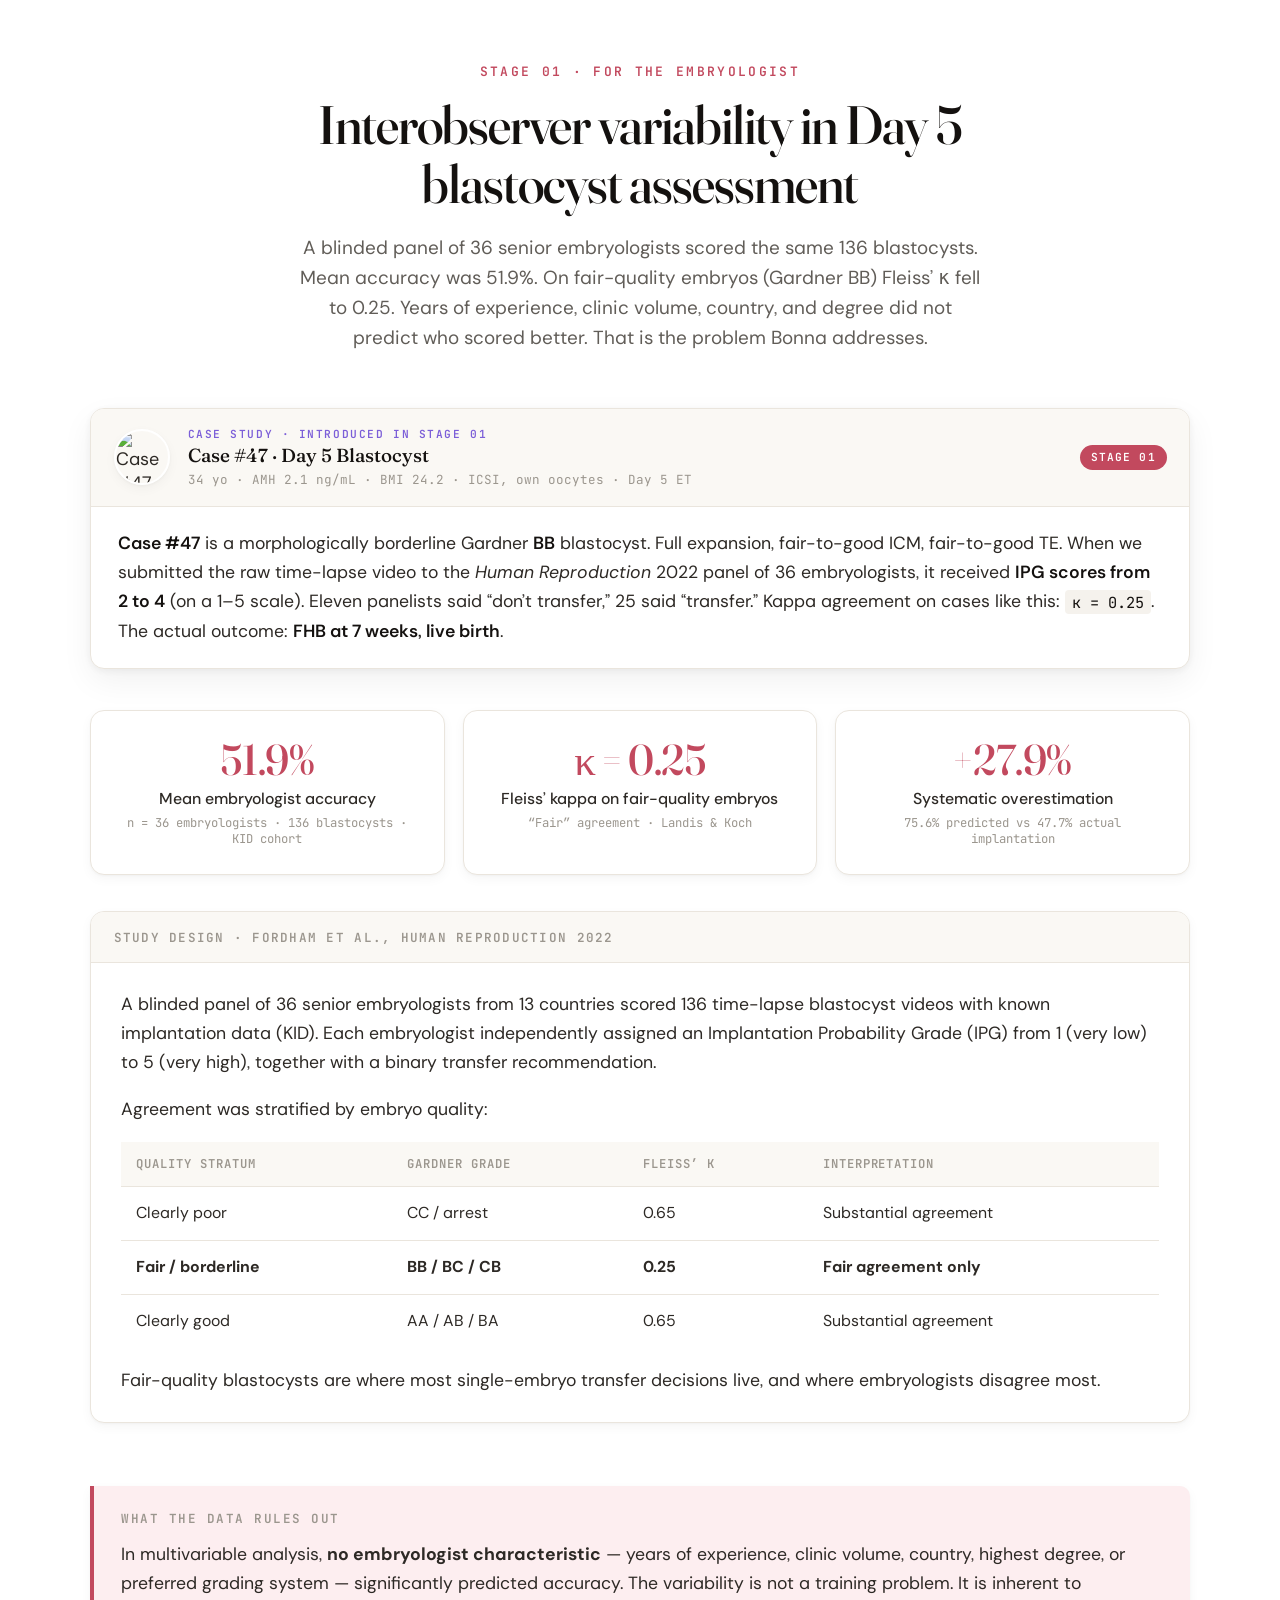
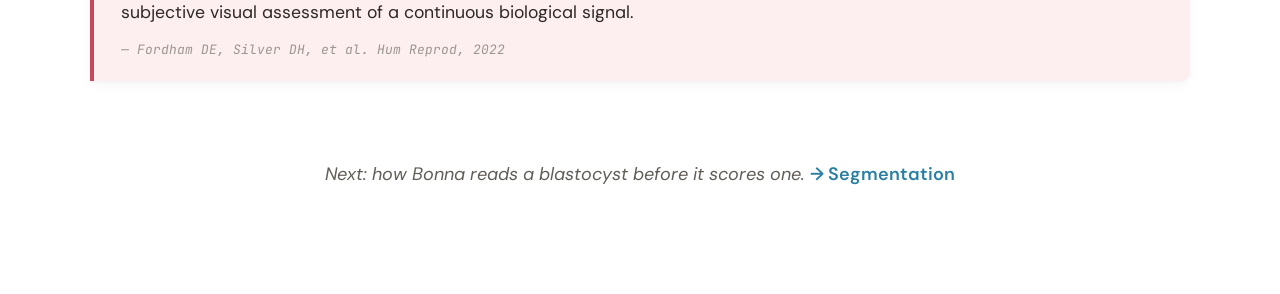
==== commit ea1a8fb2: "Add Rhea/GenPrime logos, cut AI-slop copy per writing rules - Use Rhea leaf mark (SVG) in header; in" ====
--- a/modules/01-the-problem.html
+++ b/modules/01-the-problem.html
@@ -34,9 +34,9 @@
   <div class="module-container module-01">
     <header class="intro">
       <div class="label">STAGE 01 &middot; FOR THE EMBRYOLOGIST</div>
-      <h1>Why interobserver variability still limits your cycle outcomes</h1>
+      <h1>Interobserver variability in Day&nbsp;5 blastocyst assessment</h1>
       <p>
-        You know this already: two embryologists looking at the same Day 5 blastocyst will often disagree. Published evidence puts a number on it &mdash; and that number is the clinical problem Bonna was built to solve.
+        A blinded panel of 36 senior embryologists scored the same 136 blastocysts. Mean accuracy was 51.9%. On fair-quality embryos (Gardner BB) Fleiss&rsquo; &kappa; fell to 0.25. Years of experience, clinic volume, country, and degree did not predict who scored better. That is the problem Bonna addresses.
       </p>
     </header>
 
@@ -89,7 +89,7 @@
               <tr><td>Clearly good</td><td>AA / AB / BA</td><td>0.65</td><td>Substantial agreement</td></tr>
             </tbody>
           </table>
-          <p style="margin-top: 1rem; margin-bottom: 0;">The fair-quality stratum is exactly where single-embryo transfer decisions are hardest &mdash; and where AI gives the largest marginal benefit.</p>
+          <p style="margin-top: 1rem; margin-bottom: 0;">Fair-quality blastocysts are where most single-embryo transfer decisions live, and where embryologists disagree most.</p>
         </div>
       </article>
 
@@ -103,7 +103,7 @@
     </main>
 
     <p class="teaser">
-      If experience cannot close the gap, what kind of signal can? <span style="color: var(--stage-2);">&rarr; Segmentation</span>
+      Next: how Bonna reads a blastocyst before it scores one. <span style="color: var(--stage-2);">&rarr; Segmentation</span>
     </p>
   </div>
 </body>
